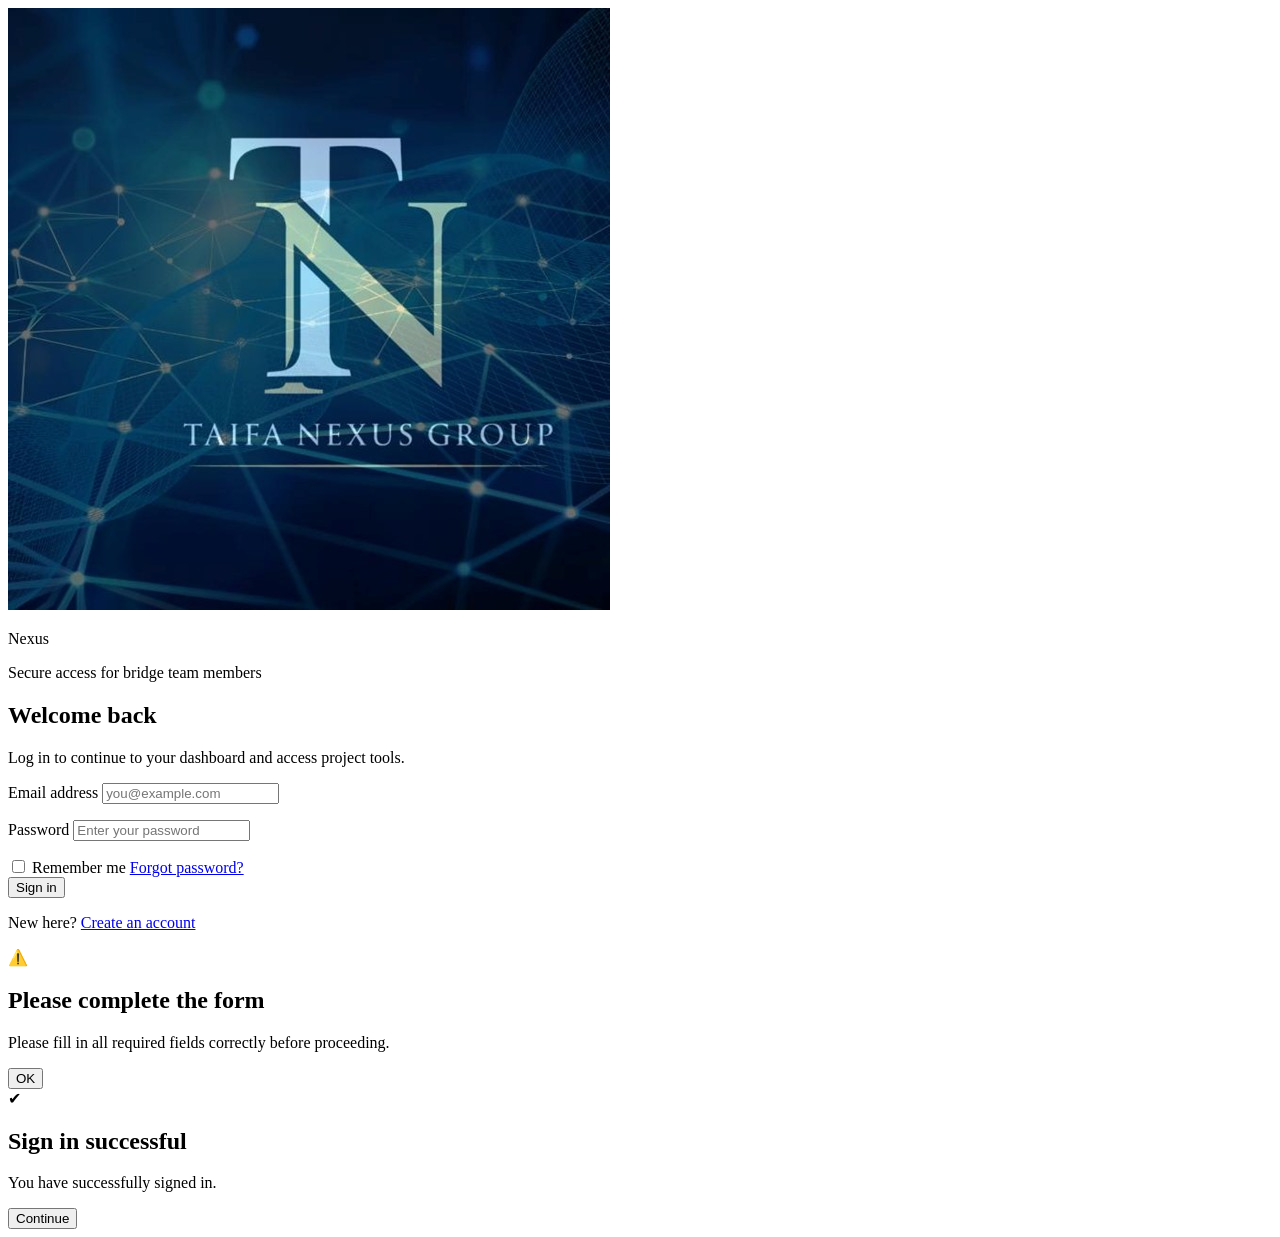
==== index.html @ f3d41919 "First Commit Have to change the file paths for correct linking" ====
<!DOCTYPE html>
<html lang="en">
    <head>
        <title>Login | TaifaBridge</title>
        <meta charset="UTF-8">
        <meta name="viewport" content="width=device-width, initial-scale=1">
        <link rel="stylesheet" href="css/style.css">
        <!--Favicon, Logo for the website on Browsers' tabs-->
        <link rel="icon" type="image/png" href="favicon/favicon-96x96.png" sizes="96x96" />
        <link rel="icon" type="image/svg+xml" href="favicon/favicon.svg" />
        <link rel="shortcut icon" href="favicon/favicon.ico" />
        <link rel="apple-touch-icon" sizes="180x180" href="favicon/apple-touch-icon.png" />
        <meta name="apple-mobile-web-app-title" content="TaifaNexus " />
        <link rel="manifest" href="/site.webmanifest" />
    </head>
    <body data-page="signin">
        <div class="page-bg" aria-hidden="true"></div>
        <main class="auth-shell">
            <section class="auth-card">
                <div class="auth-header">
                    <div class="brand">
                        <img class="brand-logo" src="TaifaNexusGroup.jpg" alt="Taifa Nexus Group logo">
                        <div>
                            <p class="brand-label">Nexus</p>
                            <p class="brand-note">Secure access for bridge team members</p>
                        </div>
                    </div>

                    <h1>Welcome back</h1>
                    <p>Log in to continue to your dashboard and access project tools.</p>
                </div>

                <form class="auth-form" action="#" method="post" novalidate>
                    <div class="field">
                        <label for="email">Email address</label>
                        <input id="email" name="email" type="email" placeholder="you@example.com" required aria-describedby="emailError">
                        <p class="field-error" id="emailError" aria-live="polite"></p>
                    </div>

                    <div class="field">
                        <label for="password">Password</label>
                        <input id="password" name="password" type="password" placeholder="Enter your password" required aria-describedby="passwordError">
                        <p class="field-error" id="passwordError" aria-live="polite"></p>
                    </div>

                    <div class="form-row">
                        <label class="checkbox">
                            <input type="checkbox" name="remember">
                            <span>Remember me</span>
                        </label>
                        <a class="link-secondary" href="reset.html">Forgot password?</a>
                    </div>

                    <button class="btn-primary" type="submit">Sign in</button>
                </form>

                <div class="auth-footer">
                    <p>New here? <a href="register.html">Create an account</a></p>
                </div>

            <div class="modal-overlay validation-modal" id="validationModal" role="dialog" aria-modal="true" aria-labelledby="validationTitle" aria-hidden="true">
                <div class="modal-panel warning" role="document" tabindex="-1">
                    <span class="modal-icon warning">⚠️</span>
                    <h2 id="validationTitle">Please complete the form</h2>
                    <p class="modal-message">Please fill in all required fields correctly before proceeding.</p>
                    <ul class="modal-list" aria-live="polite"></ul>
                    <button type="button" class="btn-primary modal-close">OK</button>
                </div>
            </div>

                <div class="modal-overlay success-modal" id="successModal" role="dialog" aria-modal="true" aria-labelledby="successTitle" aria-hidden="true">
                    <div class="modal-panel" role="document" tabindex="-1">
                        <span class="modal-icon">✔</span>
                        <h2 id="successTitle">Sign in successful</h2>
                        <p class="modal-message">You have successfully signed in.</p>
                        <button type="button" class="btn-primary modal-close">Continue</button>
                    </div>
                </div>

                <script src="js/auth.js" defer></script>
            </section>
        </main>
    </body>
</html>
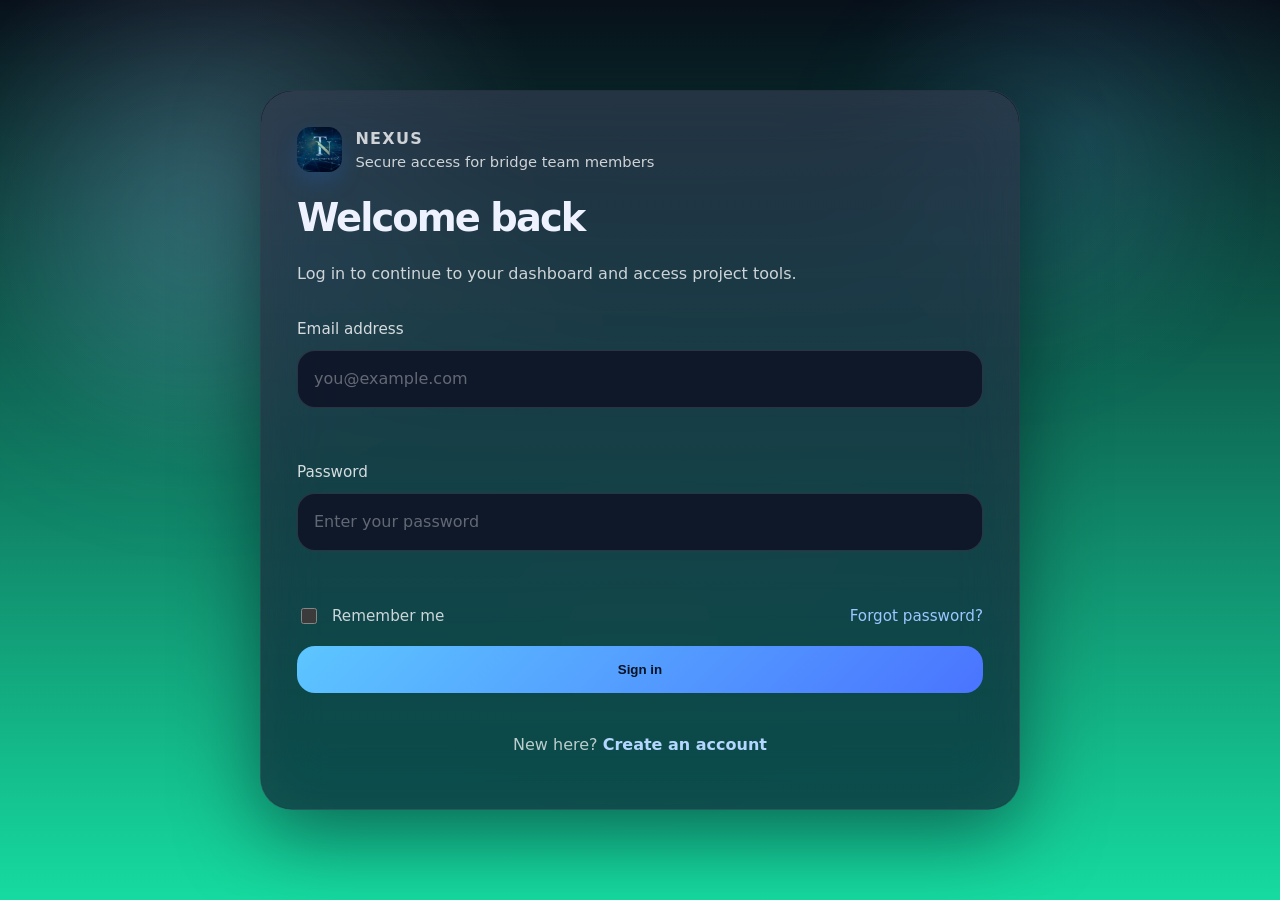
==== commit c470587f: "Updated files" ====
--- a/index.html
+++ b/index.html
@@ -12,6 +12,7 @@
         <link rel="apple-touch-icon" sizes="180x180" href="favicon/apple-touch-icon.png" />
         <meta name="apple-mobile-web-app-title" content="TaifaNexus " />
         <link rel="manifest" href="/site.webmanifest" />
+        <link rel="stylesheet" href="style.css">
     </head>
     <body data-page="signin">
         <div class="page-bg" aria-hidden="true"></div>
--- a/style.css
+++ b/style.css
@@ -0,0 +1,527 @@
+:root {
+  color-scheme: dark;
+  font-family: Inter, system-ui, -apple-system, BlinkMacSystemFont, "Segoe UI", sans-serif;
+  font-size: 16px;
+  line-height: 1.5;
+  color: #eef2ff;
+  background: #6394e7;
+}
+
+* {
+  box-sizing: border-box;
+}
+
+html, body {
+  min-height: 100%;
+}
+
+body {
+  margin: 0;
+  min-height: 100vh;
+  overflow: hidden;
+  background: radial-gradient(circle at 20% 20%, rgba(204, 215, 245, 0.16), transparent 24%),
+              radial-gradient(circle at 85% 15%, rgba(111, 198, 255, 0.12), transparent 18%),
+              linear-gradient(180deg, #08101a 0%, #16dba0 100%);
+}
+
+.page-bg {
+  position: fixed;
+  inset: 0;
+  z-index: 0;
+  pointer-events: none;
+}
+
+.page-bg::before,
+.page-bg::after {
+  content: "";
+  position: absolute;
+  inset: 0;
+  background-repeat: no-repeat;
+  background-size: cover;
+  opacity: 0.7;
+}
+
+.page-bg::before {
+  background-image: radial-gradient(circle at 15% 25%, rgba(113, 194, 255, 0.35), transparent 20%),
+                    radial-gradient(circle at 80% 20%, rgba(86, 185, 255, 0.22), transparent 14%),
+                    radial-gradient(circle at 50% 70%, rgba(255, 187, 119, 0.16), transparent 15%);
+  filter: blur(80px);
+  animation: drift 18s ease-in-out infinite;
+}
+
+.page-bg::after {
+  background-image: radial-gradient(circle at 40% 35%, rgba(255, 255, 255, 0.12), transparent 12%),
+                    radial-gradient(circle at 65% 60%, rgba(255, 255, 255, 0.08), transparent 12%);
+  opacity: 0.28;
+  animation: drift-reverse 22s ease-in-out infinite;
+}
+
+@keyframes drift {
+  0%, 100% { transform: translate(0, 0) scale(1); }
+  50% { transform: translate(-22px, 16px) scale(1.05); }
+}
+
+@keyframes drift-reverse {
+  0%, 100% { transform: translate(0, 0) scale(1); }
+  50% { transform: translate(20px, -18px) scale(1.07); }
+}
+
+.auth-shell {
+  position: relative;
+  z-index: 1;
+  min-height: 100vh;
+  display: grid;
+  place-items: center;
+  padding: 2rem;
+}
+
+.auth-card {
+  position: relative;
+  width: clamp(320px, 70vw, 760px);
+  max-width: 760px;
+  max-height: 92vh;
+  display: flex;
+  flex-direction: column;
+  background: rgba(10, 20, 40, 0.7);
+  border: 1px solid rgba(255, 255, 255, 0.1);
+  border-radius: 32px;
+  padding: 2.25rem;
+  box-shadow: 0 24px 80px rgba(3, 9, 21, 0.5);
+  overflow: hidden;
+}
+
+.form-shell {
+  flex: 1 1 auto;
+  min-height: 0;
+  overflow-y: auto;
+  padding-right: 0.5rem;
+}
+
+.form-shell::-webkit-scrollbar {
+  width: 8px;
+}
+
+.form-shell::-webkit-scrollbar-thumb {
+  border-radius: 999px;
+  background: rgba(255, 255, 255, 0.12);
+}
+
+.auth-form {
+  display: grid;
+  gap: 1.2rem;
+}
+
+.form-actions {
+  position: sticky;
+  bottom: 0;
+  padding-top: 1.2rem;
+  margin-top: 1rem;
+  background: linear-gradient(180deg, rgba(4, 8, 15, 0.0), rgba(4, 8, 15, 0.95));
+}
+
+.form-actions .btn-primary {
+  width: 100%;
+}
+
+.auth-footer {
+  margin-top: 1.5rem;
+}
+
+.modal-overlay {
+  position: fixed;
+  inset: 0;
+  z-index: 60;
+  display: none;
+  place-items: center;
+  background: rgba(4, 8, 16, 0.65);
+  backdrop-filter: blur(8px);
+  -webkit-backdrop-filter: blur(8px);
+  padding: 1rem;
+}
+
+.modal-overlay.active {
+  display: grid;
+}
+
+.modal-panel {
+  width: min(380px, 100%);
+  background: rgba(14, 24, 42, 0.76);
+  border-radius: 24px;
+  border: 1px solid rgba(255, 255, 255, 0.18);
+  box-shadow: 0 20px 60px rgba(0, 0, 0, 0.28);
+  padding: 2rem;
+  text-align: center;
+  transform: scale(0.92);
+  opacity: 0;
+  animation: modalIn 280ms ease-out forwards;
+  backdrop-filter: blur(18px);
+  -webkit-backdrop-filter: blur(18px);
+}
+
+.modal-panel.closing {
+  animation: modalOut 180ms ease-in forwards;
+}
+
+.modal-panel.warning {
+  border: 1px solid rgba(249, 115, 115, 0.28);
+  background: rgba(22, 12, 18, 0.76);
+}
+
+.modal-icon {
+  display: inline-flex;
+  width: 3rem;
+  height: 3rem;
+  margin-bottom: 1rem;
+  align-items: center;
+  justify-content: center;
+  border-radius: 50%;
+  background: radial-gradient(circle at 30% 30%, #60d5a8, #22c55e);
+  color: #082117;
+  font-size: 1.75rem;
+}
+
+.modal-icon.warning {
+  background: radial-gradient(circle at 30% 30%, #fecaca, #f97316);
+  color: #6b2100;
+}
+
+.modal-panel h2 {
+  margin: 0;
+  color: #f8fafc;
+  font-size: 1.7rem;
+}
+
+.modal-message {
+  color: rgba(255, 255, 255, 0.82);
+  margin: 0.75rem 0 1rem;
+}
+
+.modal-list {
+  margin: 0 auto 1.5rem;
+  padding-left: 1.15rem;
+  text-align: left;
+  max-width: 320px;
+  color: rgba(255, 255, 255, 0.82);
+}
+
+.modal-list li {
+  margin-bottom: 0.55rem;
+  list-style: disc;
+}
+
+.modal-close {
+  display: inline-flex;
+  justify-content: center;
+  align-items: center;
+  padding: 0.95rem 1.4rem;
+  border-radius: 18px;
+  border: none;
+}
+
+.modal-close:focus-visible {
+  outline: 2px solid rgba(96, 175, 255, 0.8);
+  outline-offset: 3px;
+}
+
+@keyframes modalIn {
+  from {
+    opacity: 0;
+    transform: scale(0.92);
+  }
+  to {
+    opacity: 1;
+    transform: scale(1);
+  }
+}
+
+@keyframes modalOut {
+  from {
+    opacity: 1;
+    transform: scale(1);
+  }
+  to {
+    opacity: 0;
+    transform: scale(0.95);
+  }
+}
+
+.auth-card::before {
+  content: "";
+  position: absolute;
+  inset: 0;
+  z-index: 0;
+  border-radius: inherit;
+  backdrop-filter: blur(28px) saturate(1.3) brightness(0.92);
+  -webkit-backdrop-filter: blur(28px) saturate(1.3) brightness(0.92);
+  background: linear-gradient(180deg, rgba(255,255,255,0.12), rgba(255,255,255,0.04));
+}
+
+.auth-card::after {
+  content: "";
+  position: absolute;
+  inset: 0;
+  z-index: 0;
+  border-radius: inherit;
+  background-image: url("https://www.transparenttextures.com/patterns/fabric-1-light.png");
+  opacity: 0.16;
+}
+
+.auth-card > * {
+  position: relative;
+  z-index: 1;
+}
+
+.auth-header {
+  display: grid;
+  gap: 1rem;
+  margin-bottom: 2rem;
+}
+
+.brand {
+  display: flex;
+  gap: 0.85rem;
+  align-items: center;
+}
+
+.brand-logo,
+.brand-mark {
+  width: 2.8rem;
+  height: 2.8rem;
+  border-radius: 0.85rem;
+  object-fit: cover;
+  box-shadow: 0 10px 20px rgba(33, 98, 188, 0.28);
+}
+
+.brand-mark {
+  background: radial-gradient(circle at 30% 30%, #81d8ff, #2f7cff 65%);
+}
+
+.brand-label {
+  margin: 0;
+  font-size: 1rem;
+  font-weight: 700;
+  letter-spacing: 0.08em;
+  text-transform: uppercase;
+}
+
+.brand-note {
+  margin: 0;
+  font-size: 0.92rem;
+  color: rgba(255,255,255,0.68);
+}
+
+.auth-header h1 {
+  margin: 0;
+  font-size: clamp(2rem, 3vw, 2.6rem);
+  letter-spacing: -0.05em;
+}
+
+.auth-header p {
+  margin: 0;
+  max-width: 36rem;
+  color: rgba(255,255,255,0.78);
+}
+
+.auth-form {
+  display: grid;
+  gap: 1.2rem;
+}
+
+.field {
+  display: grid;
+  gap: 0.55rem;
+}
+
+.field label {
+  font-size: 0.95rem;
+  color: rgba(255,255,255,0.82);
+}
+
+.field input {
+  width: 100%;
+  padding: 1rem 1rem;
+  border-radius: 18px;
+  border: 1px solid rgba(255, 255, 255, 0.12);
+  background: rgba(15, 23, 41, 0.95);
+  color: #f7fbff;
+  font: inherit;
+  outline: none;
+  transition: border-color 0.2s ease, box-shadow 0.2s ease;
+}
+
+.field input::placeholder {
+  color: rgba(255,255,255,0.35);
+}
+
+.input-with-toggle {
+  position: relative;
+}
+
+.input-with-toggle input {
+  width: 100%;
+  padding-right: 5rem;
+}
+
+.toggle-password {
+  position: absolute;
+  top: 50%;
+  right: 0.85rem;
+  transform: translateY(-50%);
+  border: none;
+  background: rgba(255,255,255,0.08);
+  color: #eef2ff;
+  padding: 0.55rem 0.9rem;
+  border-radius: 999px;
+  cursor: pointer;
+  font: inherit;
+  transition: background-color 0.2s ease, color 0.2s ease;
+}
+
+.toggle-password:hover,
+.toggle-password:focus-visible {
+  background: rgba(255,255,255,0.16);
+}
+
+.field-error {
+  margin: 0.45rem 0 0;
+  min-height: 1.15rem;
+  color: #fda4af;
+  font-size: 0.92rem;
+}
+
+.password-strength {
+  display: grid;
+  gap: 0.45rem;
+  margin-top: 0.65rem;
+}
+
+.strength-meter {
+  width: 100%;
+  height: 9px;
+  border-radius: 999px;
+  background: rgba(255,255,255,0.10);
+  overflow: hidden;
+}
+
+.meter-fill {
+  display: block;
+  width: 0%;
+  height: 100%;
+  border-radius: inherit;
+  background: linear-gradient(90deg, #f87171, #fbbf24, #34d399);
+  transition: width 0.2s ease;
+}
+
+.strength-label {
+  color: rgba(255,255,255,0.78);
+  font-size: 0.92rem;
+}
+
+.requirements {
+  margin: 0.8rem 0 0;
+  padding: 0;
+  list-style: none;
+  display: grid;
+  gap: 0.5rem;
+  color: rgba(255,255,255,0.72);
+  font-size: 0.92rem;
+}
+
+.requirements li {
+  display: flex;
+  align-items: flex-start;
+  gap: 0.75rem;
+}
+
+.requirement-icon {
+  width: 1.25rem;
+  display: inline-flex;
+  align-items: center;
+  justify-content: center;
+  color: #f87171;
+  font-weight: 700;
+}
+
+.requirements li.valid .requirement-icon {
+  color: #4ade80;
+}
+
+.field input.invalid {
+  border-color: #f87171;
+}
+
+.form-row {
+  display: flex;
+  align-items: center;
+  justify-content: space-between;
+  gap: 1rem;
+  flex-wrap: wrap;
+}
+
+.checkbox {
+  display: inline-flex;
+  align-items: center;
+  gap: 0.75rem;
+  font-size: 0.95rem;
+  color: rgba(255,255,255,0.78);
+  cursor: pointer;
+}
+
+.checkbox input {
+  width: 1rem;
+  height: 1rem;
+  accent-color: #63c8ff;
+}
+
+.link-secondary {
+  color: #9cc7ff;
+  text-decoration: none;
+  font-size: 0.95rem;
+}
+
+.link-secondary:hover {
+  color: #e3f0ff;
+}
+
+.btn-primary {
+  width: 100%;
+  padding: 1rem 1.15rem;
+  border: none;
+  border-radius: 18px;
+  background: linear-gradient(135deg, #5dc6ff 0%, #4a74ff 100%);
+  color: #051323;
+  font-weight: 700;
+  cursor: pointer;
+  transition: transform 0.2s ease, box-shadow 0.2s ease;
+}
+
+.btn-primary:hover {
+  transform: translateY(-1px);
+  box-shadow: 0 18px 30px rgba(31, 100, 232, 0.25);
+}
+
+.auth-footer {
+  margin-top: 1.5rem;
+  text-align: center;
+  color: rgba(255,255,255,0.72);
+}
+
+.auth-footer a {
+  color: #b4d7ff;
+  text-decoration: none;
+  font-weight: 600;
+}
+
+.auth-footer a:hover {
+  color: #ffffff;
+}
+
+@media (max-width: 520px) {
+  .auth-card {
+    padding: 1.75rem;
+  }
+
+  .auth-header h1 {
+    font-size: 2.15rem;
+  }
+}
